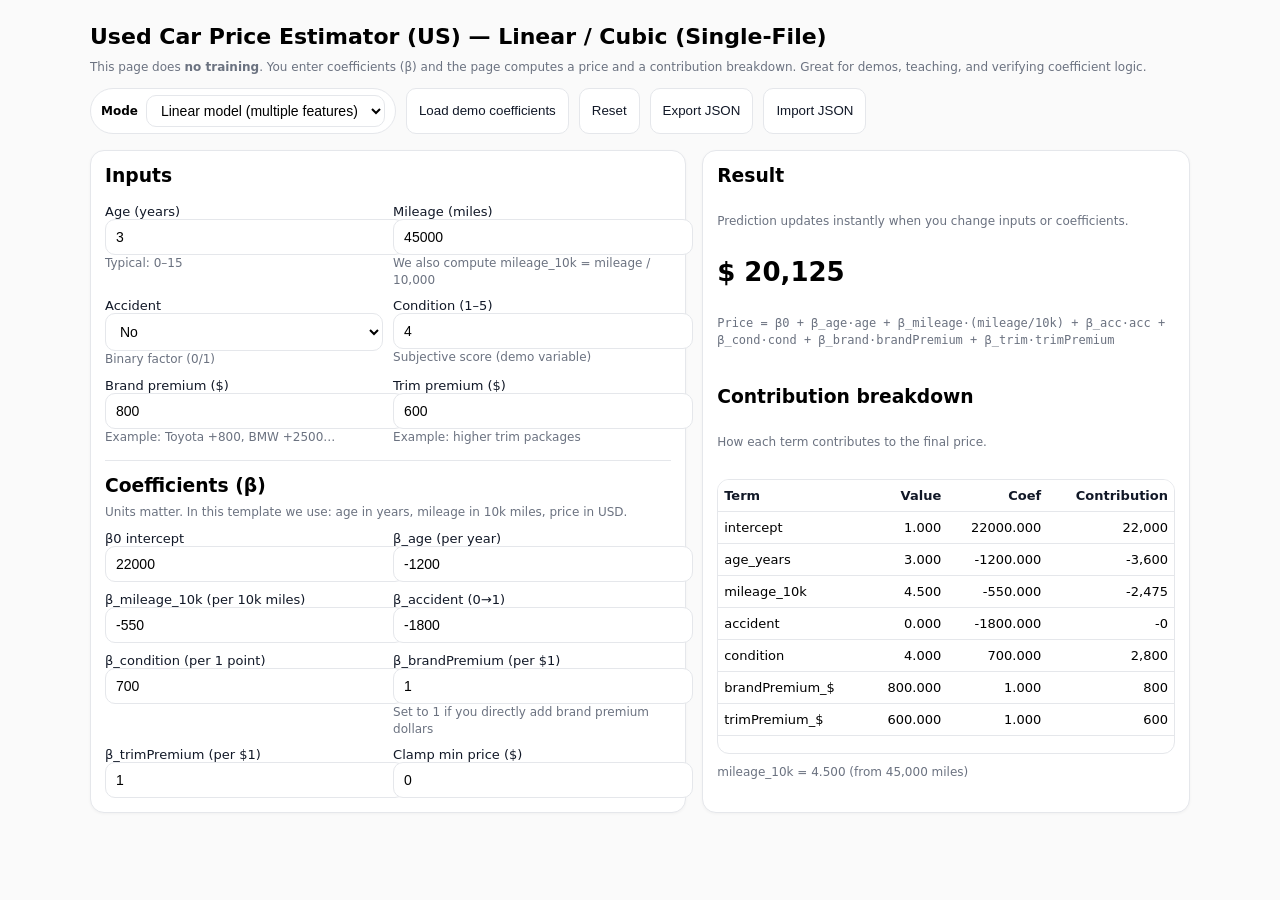
==== index.html @ d6fbab19 "Add files via upload" ====
<!doctype html>
<html lang="en">
<head>
  <meta charset="utf-8" />
  <meta name="viewport" content="width=device-width, initial-scale=1" />
  <title>Used Car Price Estimator (US) — Linear / Cubic</title>
  <style>
    :root { --border:#e5e7eb; --muted:#6b7280; --bg:#fafafa; }
    body { font-family: system-ui, -apple-system, Segoe UI, Roboto, Arial, sans-serif; margin: 24px; background: var(--bg); }
    .wrap { max-width: 1100px; margin: 0 auto; }
    h1 { margin: 0 0 10px; font-size: 22px; }
    .grid { display: grid; grid-template-columns: 1.1fr 0.9fr; gap: 16px; }
    .card { background: #fff; border: 1px solid var(--border); border-radius: 14px; padding: 14px; box-shadow: 0 1px 3px rgba(0,0,0,.04); }
    .row { display: grid; grid-template-columns: 1fr 1fr; gap: 10px; }
    label { display:block; font-size: 13px; color:#111827; margin-top: 10px; }
    input, select { width: 100%; padding: 9px 10px; border: 1px solid var(--border); border-radius: 10px; font-size: 14px; background:#fff; }
    .muted { color: var(--muted); font-size: 12px; line-height: 1.4; }
    .pill { display:inline-flex; gap:8px; align-items:center; padding: 6px 10px; border:1px solid var(--border); border-radius:999px; font-size: 12px; background:#fff; }
    .actions { display:flex; gap: 10px; flex-wrap: wrap; margin-top: 12px; }
    button { padding: 9px 12px; border-radius: 10px; border: 1px solid var(--border); background: #111827; color:#fff; cursor:pointer; }
    button.secondary { background:#fff; color:#111827; }
    .result { display:grid; gap: 10px; }
    .big { font-size: 26px; font-weight: 700; }
    table { width:100%; border-collapse: collapse; font-size: 13px; }
    th, td { border-bottom: 1px solid var(--border); text-align: left; padding: 8px 6px; vertical-align: top; }
    th { color:#111827; font-weight:600; background:#fff; position: sticky; top: 0; }
    .right { text-align:right; }
    .mono { font-family: ui-monospace, SFMono-Regular, Menlo, Consolas, monospace; font-size: 12px; }
    .warn { color:#b45309; }
    @media (max-width: 980px) {
      .grid { grid-template-columns: 1fr; }
    }
  </style>
</head>

<body>
<div class="wrap">
  <h1>Used Car Price Estimator (US) — Linear / Cubic (Single-File)</h1>
  <div class="muted">
    This page does <b>no training</b>. You enter coefficients (β) and the page computes a price and a contribution breakdown.
    Great for demos, teaching, and verifying coefficient logic.
  </div>

  <div class="actions" style="margin:12px 0 16px;">
    <span class="pill"><b>Mode</b>
      <select id="mode" style="width:auto; padding:6px 10px;">
        <option value="linear" selected>Linear model (multiple features)</option>
        <option value="cubic">Cubic model (single x)</option>
      </select>
    </span>
    <button class="secondary" id="loadDemo">Load demo coefficients</button>
    <button class="secondary" id="resetAll">Reset</button>
    <button class="secondary" id="exportJson">Export JSON</button>
    <button class="secondary" id="importJson">Import JSON</button>
  </div>

  <div class="grid">
    <!-- LEFT: Inputs & Coefficients -->
    <div class="card">
      <h3 style="margin:0 0 8px;">Inputs</h3>

      <div id="linearInputs">
        <div class="row">
          <div>
            <label>Age (years)</label>
            <input id="age" type="number" step="0.1" min="0" value="3" />
            <div class="muted">Typical: 0–15</div>
          </div>
          <div>
            <label>Mileage (miles)</label>
            <input id="mileage" type="number" step="1" min="0" value="45000" />
            <div class="muted">We also compute mileage_10k = mileage / 10,000</div>
          </div>
        </div>

        <div class="row">
          <div>
            <label>Accident</label>
            <select id="accident">
              <option value="0" selected>No</option>
              <option value="1">Yes</option>
            </select>
            <div class="muted">Binary factor (0/1)</div>
          </div>
          <div>
            <label>Condition (1–5)</label>
            <input id="condition" type="number" step="1" min="1" max="5" value="4" />
            <div class="muted">Subjective score (demo variable)</div>
          </div>
        </div>

        <div class="row">
          <div>
            <label>Brand premium ($)</label>
            <input id="brandPremium" type="number" step="1" value="800" />
            <div class="muted">Example: Toyota +800, BMW +2500…</div>
          </div>
          <div>
            <label>Trim premium ($)</label>
            <input id="trimPremium" type="number" step="1" value="600" />
            <div class="muted">Example: higher trim packages</div>
          </div>
        </div>
      </div>

      <div id="cubicInputs" style="display:none;">
        <div class="row">
          <div>
            <label>Choose x variable</label>
            <select id="xChoice">
              <option value="age" selected>Age (years)</option>
              <option value="mileage_10k">Mileage (per 10k miles)</option>
            </select>
            <div class="muted">Cubic model uses only one x</div>
          </div>
          <div>
            <label>x value</label>
            <input id="xValue" type="number" step="0.1" value="3" />
            <div class="muted">If x=mileage_10k, enter “miles / 10,000” (e.g. 4.5)</div>
          </div>
        </div>
      </div>

      <hr style="border:none; border-top:1px solid var(--border); margin: 14px 0;" />

      <h3 style="margin:0 0 8px;">Coefficients (β)</h3>
      <div class="muted">Units matter. In this template we use: age in years, mileage in 10k miles, price in USD.</div>

      <div id="linearCoefs">
        <div class="row">
          <div>
            <label>β0 intercept</label>
            <input id="b0" type="number" step="1" value="22000" />
          </div>
          <div>
            <label>β_age (per year)</label>
            <input id="bAge" type="number" step="1" value="-1200" />
          </div>
        </div>

        <div class="row">
          <div>
            <label>β_mileage_10k (per 10k miles)</label>
            <input id="bMil10k" type="number" step="1" value="-550" />
          </div>
          <div>
            <label>β_accident (0→1)</label>
            <input id="bAcc" type="number" step="1" value="-1800" />
          </div>
        </div>

        <div class="row">
          <div>
            <label>β_condition (per 1 point)</label>
            <input id="bCond" type="number" step="1" value="700" />
          </div>
          <div>
            <label>β_brandPremium (per $1)</label>
            <input id="bBrand" type="number" step="0.01" value="1" />
            <div class="muted">Set to 1 if you directly add brand premium dollars</div>
          </div>
        </div>

        <div class="row">
          <div>
            <label>β_trimPremium (per $1)</label>
            <input id="bTrim" type="number" step="0.01" value="1" />
          </div>
          <div>
            <label>Clamp min price ($)</label>
            <input id="minPrice" type="number" step="1" value="0" />
          </div>
        </div>
      </div>

      <div id="cubicCoefs" style="display:none;">
        <div class="row">
          <div>
            <label>β0 intercept</label>
            <input id="c0" type="number" step="1" value="22000" />
          </div>
          <div>
            <label>β1 (x)</label>
            <input id="c1" type="number" step="1" value="-3000" />
          </div>
        </div>
        <div class="row">
          <div>
            <label>β2 (x²)</label>
            <input id="c2" type="number" step="1" value="200" />
          </div>
          <div>
            <label>β3 (x³)</label>
            <input id="c3" type="number" step="1" value="-6" />
          </div>
        </div>
        <div class="row">
          <div>
            <label>Clamp min price ($)</label>
            <input id="cMinPrice" type="number" step="1" value="0" />
          </div>
          <div>
            <label class="warn">Tip</label>
            <div class="muted warn">Cubic can overshoot wildly with noisy data. Use for demo/trend, not production pricing.</div>
          </div>
        </div>
      </div>
    </div>

    <!-- RIGHT: Result -->
    <div class="card result">
      <h3 style="margin:0;">Result</h3>
      <div class="muted">Prediction updates instantly when you change inputs or coefficients.</div>

      <div class="big" id="priceOut">$ —</div>
      <div class="muted mono" id="formulaOut">—</div>

      <h3 style="margin:10px 0 0;">Contribution breakdown</h3>
      <div class="muted">How each term contributes to the final price.</div>

      <div style="max-height: 360px; overflow:auto; border:1px solid var(--border); border-radius: 12px;">
        <table>
          <thead>
            <tr>
              <th>Term</th>
              <th class="right">Value</th>
              <th class="right">Coef</th>
              <th class="right">Contribution</th>
            </tr>
          </thead>
          <tbody id="breakdownBody"></tbody>
        </table>
      </div>

      <div class="muted" id="notes"></div>
    </div>
  </div>
</div>

<script>
  const $ = (id) => document.getElementById(id);

  function num(v) {
    const x = Number(v);
    return Number.isFinite(x) ? x : 0;
  }

  function fmtMoney(x) {
    const v = Math.round(x);
    return v.toLocaleString("en-US");
  }

  function setModeUI(mode) {
    const isLinear = mode === "linear";
    $("linearInputs").style.display = isLinear ? "" : "none";
    $("linearCoefs").style.display  = isLinear ? "" : "none";
    $("cubicInputs").style.display  = isLinear ? "none" : "";
    $("cubicCoefs").style.display   = isLinear ? "none" : "";
    compute();
  }

  function linearPredict() {
    const age = num($("age").value);
    const mileage = num($("mileage").value);
    const mileage_10k = mileage / 10000.0;
    const accident = num($("accident").value);
    const condition = num($("condition").value);
    const brandPremium = num($("brandPremium").value);
    const trimPremium = num($("trimPremium").value);

    const b0 = num($("b0").value);
    const bAge = num($("bAge").value);
    const bMil10k = num($("bMil10k").value);
    const bAcc = num($("bAcc").value);
    const bCond = num($("bCond").value);
    const bBrand = num($("bBrand").value);
    const bTrim = num($("bTrim").value);
    const minPrice = num($("minPrice").value);

    const terms = [
      { name: "intercept", value: 1, coef: b0 },
      { name: "age_years", value: age, coef: bAge },
      { name: "mileage_10k", value: mileage_10k, coef: bMil10k },
      { name: "accident", value: accident, coef: bAcc },
      { name: "condition", value: condition, coef: bCond },
      { name: "brandPremium_$", value: brandPremium, coef: bBrand },
      { name: "trimPremium_$", value: trimPremium, coef: bTrim },
    ];

    let price = 0;
    for (const t of terms) price += t.value * t.coef;
    price = Math.max(price, minPrice);

    const formula = `Price = β0 + β_age·age + β_mileage·(mileage/10k) + β_acc·acc + β_cond·cond + β_brand·brandPremium + β_trim·trimPremium`;

    const notes = `mileage_10k = ${mileage_10k.toFixed(3)} (from ${fmtMoney(mileage)} miles)`;

    return { price, terms, formula, notes };
  }

  function cubicPredict() {
    const xChoice = $("xChoice").value;
    const x = num($("xValue").value);

    const c0 = num($("c0").value);
    const c1 = num($("c1").value);
    const c2 = num($("c2").value);
    const c3 = num($("c3").value);
    const minPrice = num($("cMinPrice").value);

    const terms = [
      { name: "intercept", value: 1, coef: c0 },
      { name: `${xChoice}: x`, value: x, coef: c1 },
      { name: `${xChoice}: x^2`, value: x*x, coef: c2 },
      { name: `${xChoice}: x^3`, value: x*x*x, coef: c3 },
    ];

    let price = 0;
    for (const t of terms) price += t.value * t.coef;
    price = Math.max(price, minPrice);

    const formula = `Price = β0 + β1·x + β2·x² + β3·x³   (x = ${xChoice})`;
    const notes = `Cubic models can overshoot for large x; keep x in a reasonable scale (e.g., mileage in 10k units).`;

    return { price, terms, formula, notes };
  }

  function renderBreakdown(terms) {
    const tbody = $("breakdownBody");
    tbody.innerHTML = "";
    for (const t of terms) {
      const contrib = t.value * t.coef;
      const tr = document.createElement("tr");
      tr.innerHTML = `
        <td>${t.name}</td>
        <td class="right">${Number.isFinite(t.value) ? t.value.toFixed(3) : "—"}</td>
        <td class="right">${Number.isFinite(t.coef) ? t.coef.toFixed(3) : "—"}</td>
        <td class="right">${fmtMoney(contrib)}</td>
      `;
      tbody.appendChild(tr);
    }
  }

  function compute() {
    const mode = $("mode").value;
    const out = mode === "linear" ? linearPredict() : cubicPredict();

    $("priceOut").textContent = "$ " + fmtMoney(out.price);
    $("formulaOut").textContent = out.formula;
    $("notes").textContent = out.notes;

    renderBreakdown(out.terms);
  }

  function currentState() {
    // Export/import everything needed to reproduce state
    const ids = [
      "mode",
      "age","mileage","accident","condition","brandPremium","trimPremium",
      "b0","bAge","bMil10k","bAcc","bCond","bBrand","bTrim","minPrice",
      "xChoice","xValue",
      "c0","c1","c2","c3","cMinPrice"
    ];
    const s = {};
    for (const id of ids) {
      const el = $(id);
      if (el) s[id] = el.value;
    }
    return s;
  }

  function applyState(s) {
    for (const [id, v] of Object.entries(s || {})) {
      const el = $(id);
      if (el) el.value = v;
    }
    setModeUI($("mode").value);
    compute();
  }

  // events
  $("mode").addEventListener("change", (e) => setModeUI(e.target.value));

  document.addEventListener("input", (e) => {
    // Any input updates the result
    if (e.target && (e.target.tagName === "INPUT" || e.target.tagName === "SELECT")) compute();
  });

  $("loadDemo").addEventListener("click", () => {
    // A demo setup: feel free to tweak
    applyState({
      mode: "linear",
      age: "4",
      mileage: "52000",
      accident: "0",
      condition: "4",
      brandPremium: "800",
      trimPremium: "600",
      b0: "24000",
      bAge: "-1300",
      bMil10k: "-600",
      bAcc: "-2200",
      bCond: "650",
      bBrand: "1",
      bTrim: "1",
      minPrice: "0",
      xChoice: "age",
      xValue: "4",
      c0: "24000",
      c1: "-3500",
      c2: "250",
      c3: "-7",
      cMinPrice: "0",
    });
  });

  $("resetAll").addEventListener("click", () => {
    location.reload();
  });

  $("exportJson").addEventListener("click", async () => {
    const s = currentState();
    const text = JSON.stringify(s, null, 2);
    await navigator.clipboard.writeText(text);
    alert("Exported state JSON to clipboard.");
  });

  $("importJson").addEventListener("click", () => {
    const text = prompt("Paste state JSON here:");
    if (!text) return;
    try {
      const s = JSON.parse(text);
      applyState(s);
    } catch (err) {
      alert("Invalid JSON.");
    }
  });

  // init
  setModeUI($("mode").value);
  compute();
</script>
</body>
</html>
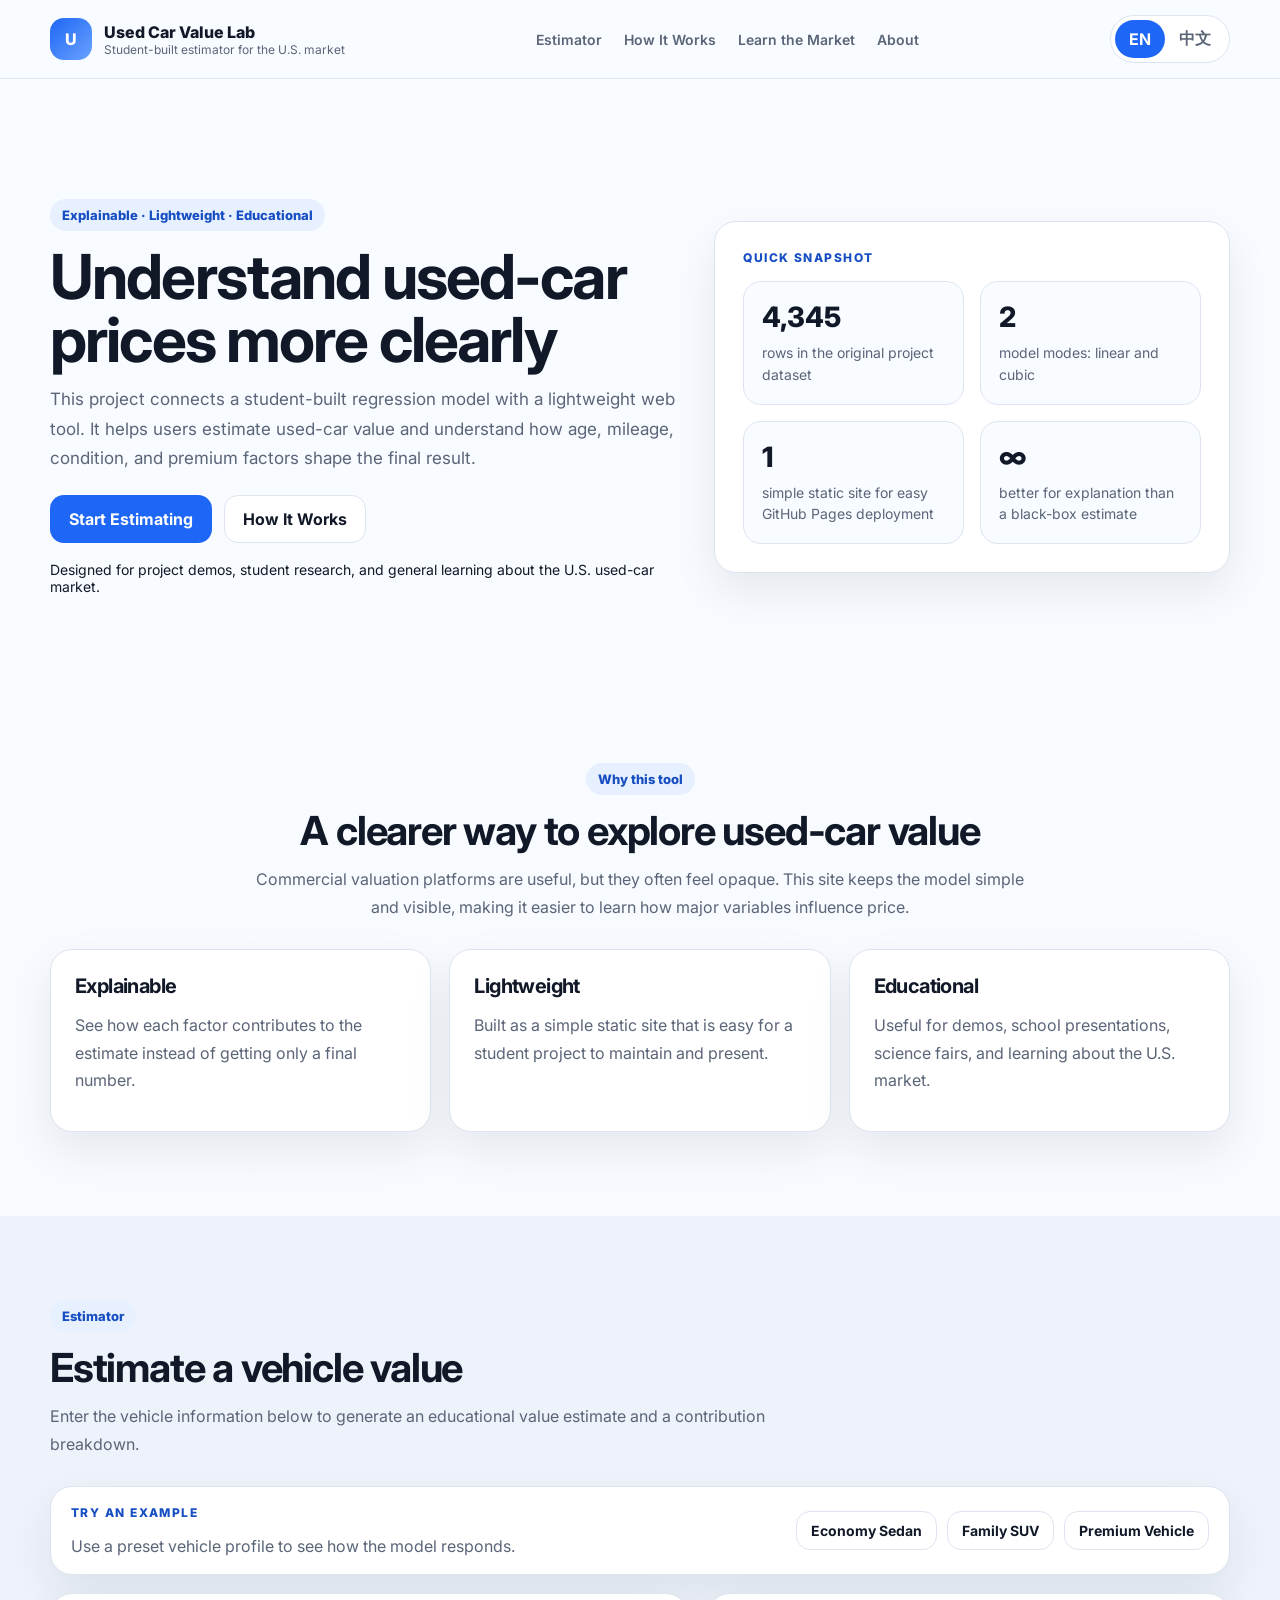
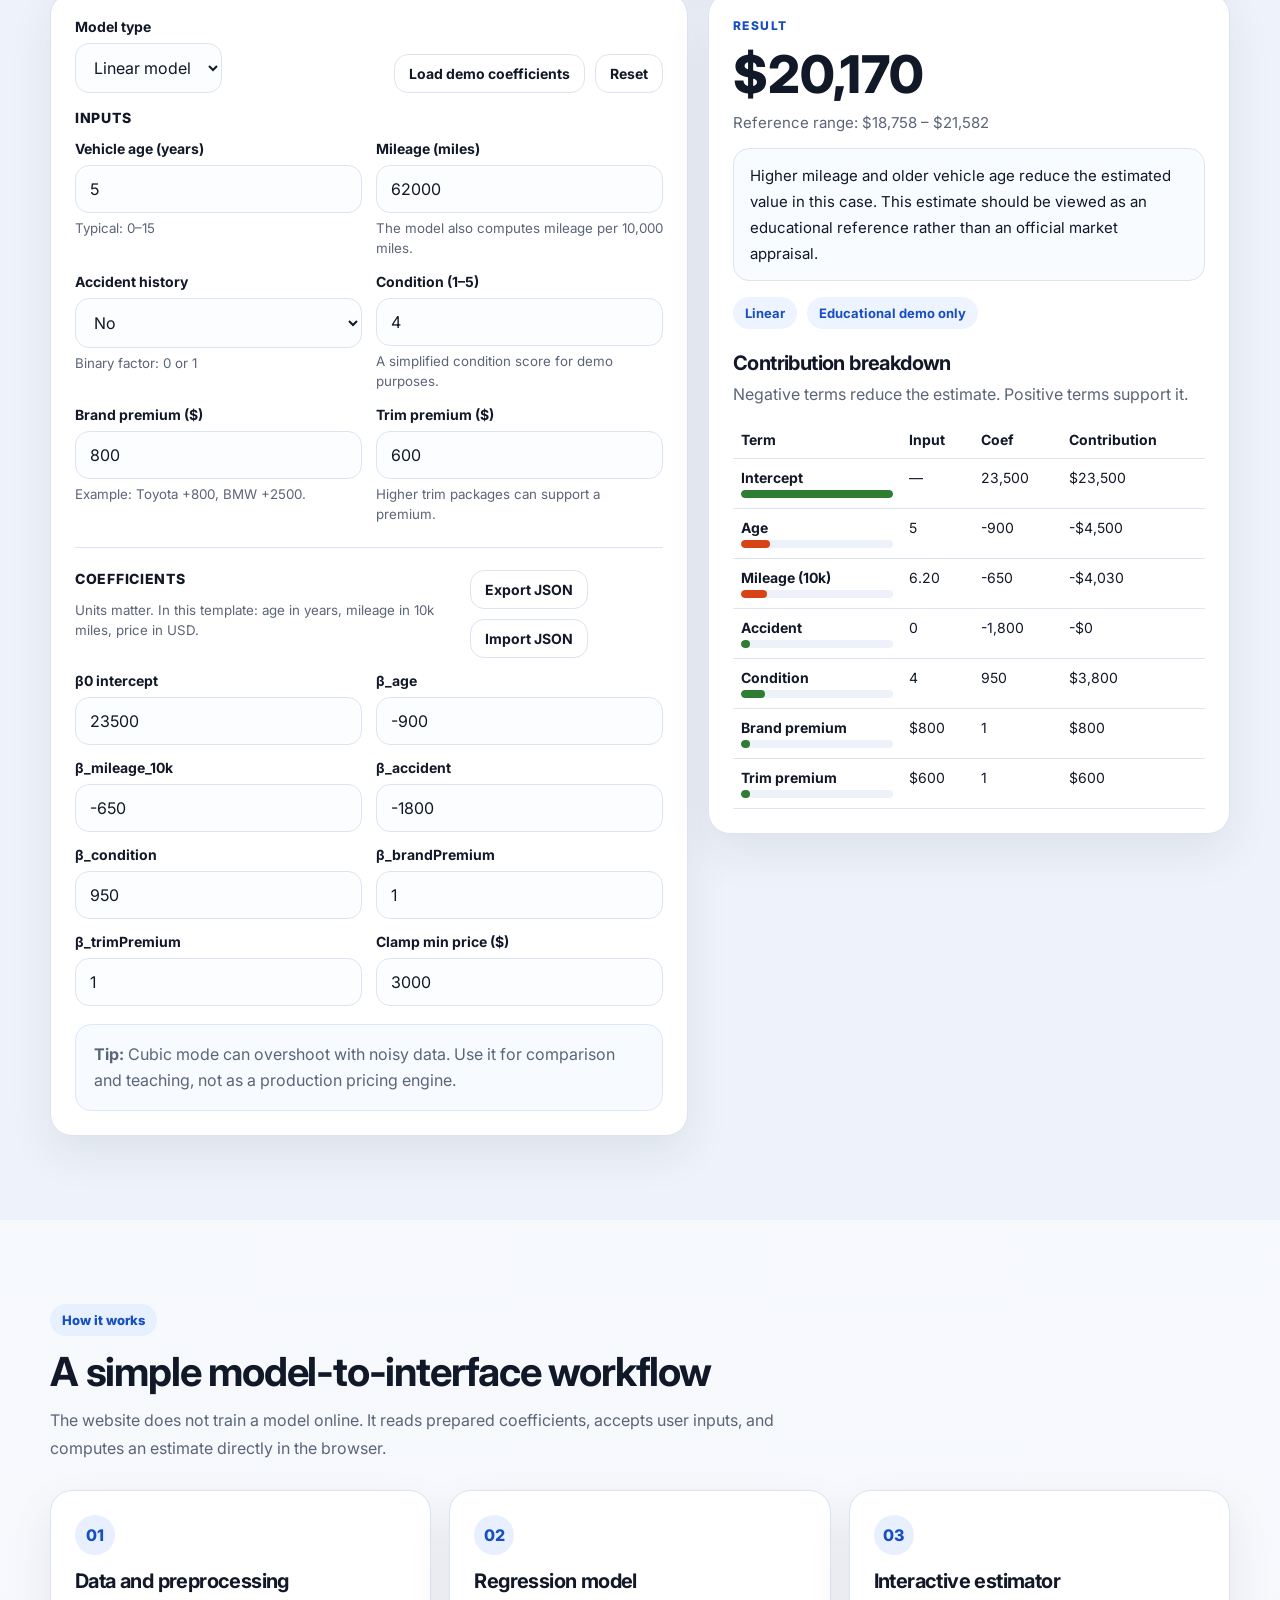
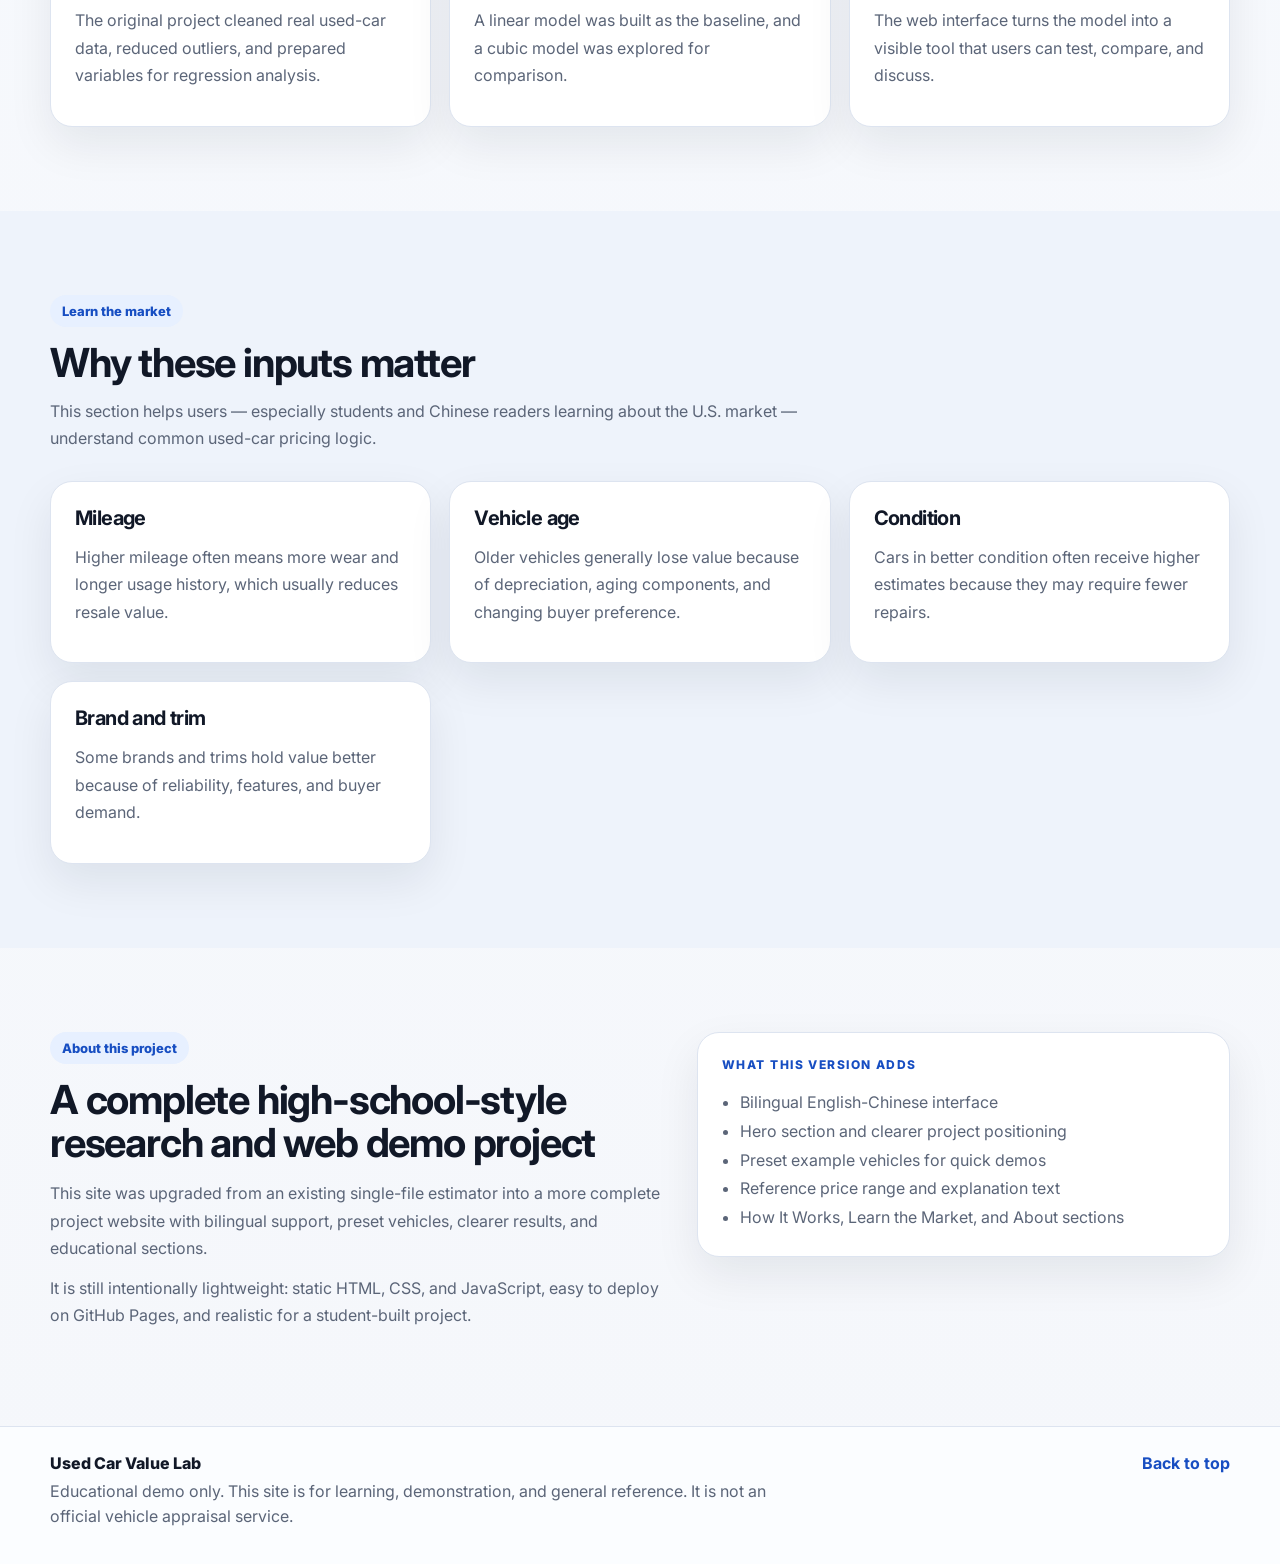
==== commit b732f71b: "upgrade site homepage and estimator" ====
--- a/index.html
+++ b/index.html
@@ -1,444 +1,316 @@
-<!doctype html>
+<!DOCTYPE html>
 <html lang="en">
 <head>
-  <meta charset="utf-8" />
-  <meta name="viewport" content="width=device-width, initial-scale=1" />
-  <title>Used Car Price Estimator (US) — Linear / Cubic</title>
-  <style>
-    :root { --border:#e5e7eb; --muted:#6b7280; --bg:#fafafa; }
-    body { font-family: system-ui, -apple-system, Segoe UI, Roboto, Arial, sans-serif; margin: 24px; background: var(--bg); }
-    .wrap { max-width: 1100px; margin: 0 auto; }
-    h1 { margin: 0 0 10px; font-size: 22px; }
-    .grid { display: grid; grid-template-columns: 1.1fr 0.9fr; gap: 16px; }
-    .card { background: #fff; border: 1px solid var(--border); border-radius: 14px; padding: 14px; box-shadow: 0 1px 3px rgba(0,0,0,.04); }
-    .row { display: grid; grid-template-columns: 1fr 1fr; gap: 10px; }
-    label { display:block; font-size: 13px; color:#111827; margin-top: 10px; }
-    input, select { width: 100%; padding: 9px 10px; border: 1px solid var(--border); border-radius: 10px; font-size: 14px; background:#fff; }
-    .muted { color: var(--muted); font-size: 12px; line-height: 1.4; }
-    .pill { display:inline-flex; gap:8px; align-items:center; padding: 6px 10px; border:1px solid var(--border); border-radius:999px; font-size: 12px; background:#fff; }
-    .actions { display:flex; gap: 10px; flex-wrap: wrap; margin-top: 12px; }
-    button { padding: 9px 12px; border-radius: 10px; border: 1px solid var(--border); background: #111827; color:#fff; cursor:pointer; }
-    button.secondary { background:#fff; color:#111827; }
-    .result { display:grid; gap: 10px; }
-    .big { font-size: 26px; font-weight: 700; }
-    table { width:100%; border-collapse: collapse; font-size: 13px; }
-    th, td { border-bottom: 1px solid var(--border); text-align: left; padding: 8px 6px; vertical-align: top; }
-    th { color:#111827; font-weight:600; background:#fff; position: sticky; top: 0; }
-    .right { text-align:right; }
-    .mono { font-family: ui-monospace, SFMono-Regular, Menlo, Consolas, monospace; font-size: 12px; }
-    .warn { color:#b45309; }
-    @media (max-width: 980px) {
-      .grid { grid-template-columns: 1fr; }
-    }
-  </style>
+  <meta charset="UTF-8" />
+  <meta name="viewport" content="width=device-width, initial-scale=1.0" />
+  <title>Used Car Value Lab</title>
+  <link rel="preconnect" href="https://fonts.googleapis.com">
+  <link rel="preconnect" href="https://fonts.gstatic.com" crossorigin>
+  <link href="https://fonts.googleapis.com/css2?family=Inter:wght@400;500;600;700;800&display=swap" rel="stylesheet">
+  <link rel="stylesheet" href="style.css" />
 </head>
-
 <body>
-<div class="wrap">
-  <h1>Used Car Price Estimator (US) — Linear / Cubic (Single-File)</h1>
-  <div class="muted">
-    This page does <b>no training</b>. You enter coefficients (β) and the page computes a price and a contribution breakdown.
-    Great for demos, teaching, and verifying coefficient logic.
-  </div>
-
-  <div class="actions" style="margin:12px 0 16px;">
-    <span class="pill"><b>Mode</b>
-      <select id="mode" style="width:auto; padding:6px 10px;">
-        <option value="linear" selected>Linear model (multiple features)</option>
-        <option value="cubic">Cubic model (single x)</option>
-      </select>
-    </span>
-    <button class="secondary" id="loadDemo">Load demo coefficients</button>
-    <button class="secondary" id="resetAll">Reset</button>
-    <button class="secondary" id="exportJson">Export JSON</button>
-    <button class="secondary" id="importJson">Import JSON</button>
-  </div>
-
-  <div class="grid">
-    <!-- LEFT: Inputs & Coefficients -->
-    <div class="card">
-      <h3 style="margin:0 0 8px;">Inputs</h3>
-
-      <div id="linearInputs">
-        <div class="row">
+  <header class="site-header">
+    <div class="container nav-wrap">
+      <a class="brand" href="#top">
+        <span class="brand-mark">U</span>
+        <div>
+          <div class="brand-title">Used Car Value Lab</div>
+          <div class="brand-sub" data-i18n="brandSub">Student-built estimator for the U.S. market</div>
+        </div>
+      </a>
+      <nav class="top-nav">
+        <a href="#estimator" data-i18n="navEstimator">Estimator</a>
+        <a href="#how-it-works" data-i18n="navHow">How It Works</a>
+        <a href="#market" data-i18n="navMarket">Learn the Market</a>
+        <a href="#about" data-i18n="navAbout">About</a>
+      </nav>
+      <div class="lang-switch" role="group" aria-label="Language switcher">
+        <button class="lang-btn active" data-lang="en">EN</button>
+        <button class="lang-btn" data-lang="zh">中文</button>
+      </div>
+    </div>
+  </header>
+
+  <main id="top">
+    <section class="hero section section-first">
+      <div class="container hero-grid">
+        <div>
+          <span class="eyebrow" data-i18n="heroEyebrow">Explainable · Lightweight · Educational</span>
+          <h1 data-i18n="heroTitle">Understand used-car prices more clearly</h1>
+          <p class="hero-copy" data-i18n="heroCopy">
+            This project connects a student-built regression model with a lightweight web tool. It helps users estimate used-car value and understand how age, mileage, condition, and premium factors shape the final result.
+          </p>
+          <div class="hero-actions">
+            <a href="#estimator" class="btn btn-primary" data-i18n="heroBtnPrimary">Start Estimating</a>
+            <a href="#how-it-works" class="btn btn-secondary" data-i18n="heroBtnSecondary">How It Works</a>
+          </div>
+          <div class="hero-note" data-i18n="heroNote">
+            Designed for project demos, student research, and general learning about the U.S. used-car market.
+          </div>
+        </div>
+        <div class="hero-card card">
+          <div class="mini-label" data-i18n="heroCardLabel">Quick snapshot</div>
+          <div class="stat-grid">
+            <div class="stat-item">
+              <div class="stat-number">4,345</div>
+              <div class="stat-text" data-i18n="heroStat1">rows in the original project dataset</div>
+            </div>
+            <div class="stat-item">
+              <div class="stat-number">2</div>
+              <div class="stat-text" data-i18n="heroStat2">model modes: linear and cubic</div>
+            </div>
+            <div class="stat-item">
+              <div class="stat-number">1</div>
+              <div class="stat-text" data-i18n="heroStat3">simple static site for easy GitHub Pages deployment</div>
+            </div>
+            <div class="stat-item">
+              <div class="stat-number">∞</div>
+              <div class="stat-text" data-i18n="heroStat4">better for explanation than a black-box estimate</div>
+            </div>
+          </div>
+        </div>
+      </div>
+    </section>
+
+    <section class="section">
+      <div class="container">
+        <div class="section-head centered">
+          <span class="eyebrow" data-i18n="whyEyebrow">Why this tool</span>
+          <h2 data-i18n="whyTitle">A clearer way to explore used-car value</h2>
+          <p data-i18n="whyCopy">
+            Commercial valuation platforms are useful, but they often feel opaque. This site keeps the model simple and visible, making it easier to learn how major variables influence price.
+          </p>
+        </div>
+        <div class="feature-grid">
+          <article class="card feature-card">
+            <h3 data-i18n="feature1Title">Explainable</h3>
+            <p data-i18n="feature1Copy">See how each factor contributes to the estimate instead of getting only a final number.</p>
+          </article>
+          <article class="card feature-card">
+            <h3 data-i18n="feature2Title">Lightweight</h3>
+            <p data-i18n="feature2Copy">Built as a simple static site that is easy for a student project to maintain and present.</p>
+          </article>
+          <article class="card feature-card">
+            <h3 data-i18n="feature3Title">Educational</h3>
+            <p data-i18n="feature3Copy">Useful for demos, school presentations, science fairs, and learning about the U.S. market.</p>
+          </article>
+        </div>
+      </div>
+    </section>
+
+    <section id="estimator" class="section section-alt">
+      <div class="container">
+        <div class="section-head">
+          <span class="eyebrow" data-i18n="estimatorEyebrow">Estimator</span>
+          <h2 data-i18n="estimatorTitle">Estimate a vehicle value</h2>
+          <p data-i18n="estimatorCopy">Enter the vehicle information below to generate an educational value estimate and a contribution breakdown.</p>
+        </div>
+
+        <div class="preset-row card">
           <div>
-            <label>Age (years)</label>
-            <input id="age" type="number" step="0.1" min="0" value="3" />
-            <div class="muted">Typical: 0–15</div>
-          </div>
-          <div>
-            <label>Mileage (miles)</label>
-            <input id="mileage" type="number" step="1" min="0" value="45000" />
-            <div class="muted">We also compute mileage_10k = mileage / 10,000</div>
-          </div>
-        </div>
-
-        <div class="row">
-          <div>
-            <label>Accident</label>
-            <select id="accident">
-              <option value="0" selected>No</option>
-              <option value="1">Yes</option>
-            </select>
-            <div class="muted">Binary factor (0/1)</div>
-          </div>
-          <div>
-            <label>Condition (1–5)</label>
-            <input id="condition" type="number" step="1" min="1" max="5" value="4" />
-            <div class="muted">Subjective score (demo variable)</div>
-          </div>
-        </div>
-
-        <div class="row">
-          <div>
-            <label>Brand premium ($)</label>
-            <input id="brandPremium" type="number" step="1" value="800" />
-            <div class="muted">Example: Toyota +800, BMW +2500…</div>
-          </div>
-          <div>
-            <label>Trim premium ($)</label>
-            <input id="trimPremium" type="number" step="1" value="600" />
-            <div class="muted">Example: higher trim packages</div>
-          </div>
-        </div>
-      </div>
-
-      <div id="cubicInputs" style="display:none;">
-        <div class="row">
-          <div>
-            <label>Choose x variable</label>
-            <select id="xChoice">
-              <option value="age" selected>Age (years)</option>
-              <option value="mileage_10k">Mileage (per 10k miles)</option>
-            </select>
-            <div class="muted">Cubic model uses only one x</div>
-          </div>
-          <div>
-            <label>x value</label>
-            <input id="xValue" type="number" step="0.1" value="3" />
-            <div class="muted">If x=mileage_10k, enter “miles / 10,000” (e.g. 4.5)</div>
-          </div>
-        </div>
-      </div>
-
-      <hr style="border:none; border-top:1px solid var(--border); margin: 14px 0;" />
-
-      <h3 style="margin:0 0 8px;">Coefficients (β)</h3>
-      <div class="muted">Units matter. In this template we use: age in years, mileage in 10k miles, price in USD.</div>
-
-      <div id="linearCoefs">
-        <div class="row">
-          <div>
-            <label>β0 intercept</label>
-            <input id="b0" type="number" step="1" value="22000" />
-          </div>
-          <div>
-            <label>β_age (per year)</label>
-            <input id="bAge" type="number" step="1" value="-1200" />
-          </div>
-        </div>
-
-        <div class="row">
-          <div>
-            <label>β_mileage_10k (per 10k miles)</label>
-            <input id="bMil10k" type="number" step="1" value="-550" />
-          </div>
-          <div>
-            <label>β_accident (0→1)</label>
-            <input id="bAcc" type="number" step="1" value="-1800" />
-          </div>
-        </div>
-
-        <div class="row">
-          <div>
-            <label>β_condition (per 1 point)</label>
-            <input id="bCond" type="number" step="1" value="700" />
-          </div>
-          <div>
-            <label>β_brandPremium (per $1)</label>
-            <input id="bBrand" type="number" step="0.01" value="1" />
-            <div class="muted">Set to 1 if you directly add brand premium dollars</div>
-          </div>
-        </div>
-
-        <div class="row">
-          <div>
-            <label>β_trimPremium (per $1)</label>
-            <input id="bTrim" type="number" step="0.01" value="1" />
-          </div>
-          <div>
-            <label>Clamp min price ($)</label>
-            <input id="minPrice" type="number" step="1" value="0" />
-          </div>
-        </div>
-      </div>
-
-      <div id="cubicCoefs" style="display:none;">
-        <div class="row">
-          <div>
-            <label>β0 intercept</label>
-            <input id="c0" type="number" step="1" value="22000" />
-          </div>
-          <div>
-            <label>β1 (x)</label>
-            <input id="c1" type="number" step="1" value="-3000" />
-          </div>
-        </div>
-        <div class="row">
-          <div>
-            <label>β2 (x²)</label>
-            <input id="c2" type="number" step="1" value="200" />
-          </div>
-          <div>
-            <label>β3 (x³)</label>
-            <input id="c3" type="number" step="1" value="-6" />
-          </div>
-        </div>
-        <div class="row">
-          <div>
-            <label>Clamp min price ($)</label>
-            <input id="cMinPrice" type="number" step="1" value="0" />
-          </div>
-          <div>
-            <label class="warn">Tip</label>
-            <div class="muted warn">Cubic can overshoot wildly with noisy data. Use for demo/trend, not production pricing.</div>
-          </div>
-        </div>
-      </div>
+            <div class="mini-label" data-i18n="presetLabel">Try an example</div>
+            <div class="preset-copy" data-i18n="presetCopy">Use a preset vehicle profile to see how the model responds.</div>
+          </div>
+          <div class="preset-buttons">
+            <button class="btn btn-small btn-secondary preset-btn" data-preset="economy" data-i18n="presetEconomy">Economy Sedan</button>
+            <button class="btn btn-small btn-secondary preset-btn" data-preset="family" data-i18n="presetFamily">Family SUV</button>
+            <button class="btn btn-small btn-secondary preset-btn" data-preset="premium" data-i18n="presetPremium">Premium Vehicle</button>
+          </div>
+        </div>
+
+        <div class="estimator-grid">
+          <div class="card form-card">
+            <div class="form-topbar">
+              <div>
+                <label class="field-label" for="mode" data-i18n="modeLabel">Model type</label>
+                <select id="mode">
+                  <option value="linear" data-i18n="modeLinear">Linear model</option>
+                  <option value="cubic" data-i18n="modeCubic">Cubic model</option>
+                </select>
+              </div>
+              <div class="form-actions-inline">
+                <button class="btn btn-small btn-secondary" id="loadDemoBtn" data-i18n="loadDemo">Load demo coefficients</button>
+                <button class="btn btn-small btn-secondary" id="resetBtn" data-i18n="resetBtn">Reset</button>
+              </div>
+            </div>
+
+            <div class="form-section-title" data-i18n="inputsTitle">Inputs</div>
+            <div class="form-grid linear-fields">
+              <label>
+                <span class="field-label" data-i18n="ageLabel">Vehicle age (years)</span>
+                <input type="number" id="age" min="0" step="1" value="5" />
+                <small data-i18n="ageHint">Typical: 0–15</small>
+              </label>
+              <label>
+                <span class="field-label" data-i18n="mileageLabel">Mileage (miles)</span>
+                <input type="number" id="mileage" min="0" step="1000" value="62000" />
+                <small data-i18n="mileageHint">The model also computes mileage per 10,000 miles.</small>
+              </label>
+              <label>
+                <span class="field-label" data-i18n="accidentLabel">Accident history</span>
+                <select id="accident">
+                  <option value="0" data-i18n="accidentNo">No</option>
+                  <option value="1" data-i18n="accidentYes">Yes</option>
+                </select>
+                <small data-i18n="accidentHint">Binary factor: 0 or 1</small>
+              </label>
+              <label>
+                <span class="field-label" data-i18n="conditionLabel">Condition (1–5)</span>
+                <input type="number" id="condition" min="1" max="5" step="1" value="4" />
+                <small data-i18n="conditionHint">A simplified condition score for demo purposes.</small>
+              </label>
+              <label>
+                <span class="field-label" data-i18n="brandLabel">Brand premium ($)</span>
+                <input type="number" id="brandPremium" step="100" value="800" />
+                <small data-i18n="brandHint">Example: Toyota +800, BMW +2500.</small>
+              </label>
+              <label>
+                <span class="field-label" data-i18n="trimLabel">Trim premium ($)</span>
+                <input type="number" id="trimPremium" step="100" value="600" />
+                <small data-i18n="trimHint">Higher trim packages can support a premium.</small>
+              </label>
+            </div>
+
+            <div class="form-grid cubic-fields hidden">
+              <label>
+                <span class="field-label" data-i18n="xTypeLabel">Choose x variable</span>
+                <select id="xType">
+                  <option value="age" data-i18n="xTypeAge">Age (years)</option>
+                  <option value="mileage_10k" data-i18n="xTypeMileage">Mileage (per 10k miles)</option>
+                </select>
+                <small data-i18n="xTypeHint">Cubic mode uses one variable only.</small>
+              </label>
+              <label>
+                <span class="field-label" data-i18n="xValueLabel">x value</span>
+                <input type="number" id="xValue" step="0.1" value="5" />
+                <small data-i18n="xValueHint">If x is mileage_10k, enter miles divided by 10,000.</small>
+              </label>
+            </div>
+
+            <div class="divider"></div>
+            <div class="coeff-header">
+              <div>
+                <div class="form-section-title" data-i18n="coefTitle">Coefficients</div>
+                <small data-i18n="coefHint">Units matter. In this template: age in years, mileage in 10k miles, price in USD.</small>
+              </div>
+              <div class="form-actions-inline">
+                <button class="btn btn-small btn-secondary" id="exportBtn" data-i18n="exportBtn">Export JSON</button>
+                <label class="btn btn-small btn-secondary upload-label" for="importFile" data-i18n="importBtn">Import JSON</label>
+                <input id="importFile" type="file" accept="application/json" hidden>
+              </div>
+            </div>
+
+            <div class="form-grid linear-coefs">
+              <label><span class="field-label">β0 intercept</span><input type="number" id="b0" step="100" value="23500"></label>
+              <label><span class="field-label">β_age</span><input type="number" id="bAge" step="10" value="-900"></label>
+              <label><span class="field-label">β_mileage_10k</span><input type="number" id="bMileage" step="10" value="-650"></label>
+              <label><span class="field-label">β_accident</span><input type="number" id="bAccident" step="10" value="-1800"></label>
+              <label><span class="field-label">β_condition</span><input type="number" id="bCondition" step="10" value="950"></label>
+              <label><span class="field-label">β_brandPremium</span><input type="number" id="bBrand" step="0.1" value="1"></label>
+              <label><span class="field-label">β_trimPremium</span><input type="number" id="bTrim" step="0.1" value="1"></label>
+              <label><span class="field-label" data-i18n="minClampLabel">Clamp min price ($)</span><input type="number" id="minPriceLinear" step="100" value="3000"></label>
+            </div>
+
+            <div class="form-grid cubic-coefs hidden">
+              <label><span class="field-label">β0 intercept</span><input type="number" id="c0" step="100" value="22000"></label>
+              <label><span class="field-label">β1 (x)</span><input type="number" id="c1" step="10" value="-1200"></label>
+              <label><span class="field-label">β2 (x²)</span><input type="number" id="c2" step="1" value="35"></label>
+              <label><span class="field-label">β3 (x³)</span><input type="number" id="c3" step="0.1" value="-1.2"></label>
+              <label><span class="field-label" data-i18n="minClampLabel">Clamp min price ($)</span><input type="number" id="minPriceCubic" step="100" value="3000"></label>
+            </div>
+
+            <div class="tip-box">
+              <strong data-i18n="tipTitle">Tip:</strong>
+              <span data-i18n="tipCopy">Cubic mode can overshoot with noisy data. Use it for comparison and teaching, not as a production pricing engine.</span>
+            </div>
+          </div>
+
+          <aside class="card result-card">
+            <div class="mini-label" data-i18n="resultLabel">Result</div>
+            <div class="result-price" id="resultPrice">$18,450</div>
+            <div class="result-range" id="resultRange">Reference range: $17,200 – $19,700</div>
+            <p class="result-explainer" id="resultExplainer"></p>
+            <div class="badge-row">
+              <span class="pill" id="resultModePill">Linear</span>
+              <span class="pill" data-i18n="educationalPill">Educational demo only</span>
+            </div>
+
+            <div class="contrib-head">
+              <h3 data-i18n="breakdownTitle">Contribution breakdown</h3>
+              <p data-i18n="breakdownCopy">Negative terms reduce the estimate. Positive terms support it.</p>
+            </div>
+            <div id="contribTableWrap"></div>
+          </aside>
+        </div>
+      </div>
+    </section>
+
+    <section id="how-it-works" class="section">
+      <div class="container">
+        <div class="section-head">
+          <span class="eyebrow" data-i18n="howEyebrow">How it works</span>
+          <h2 data-i18n="howTitle">A simple model-to-interface workflow</h2>
+          <p data-i18n="howCopy">The website does not train a model online. It reads prepared coefficients, accepts user inputs, and computes an estimate directly in the browser.</p>
+        </div>
+        <div class="timeline-grid">
+          <article class="card timeline-card"><span class="step">01</span><h3 data-i18n="howStep1Title">Data and preprocessing</h3><p data-i18n="howStep1Copy">The original project cleaned real used-car data, reduced outliers, and prepared variables for regression analysis.</p></article>
+          <article class="card timeline-card"><span class="step">02</span><h3 data-i18n="howStep2Title">Regression model</h3><p data-i18n="howStep2Copy">A linear model was built as the baseline, and a cubic model was explored for comparison.</p></article>
+          <article class="card timeline-card"><span class="step">03</span><h3 data-i18n="howStep3Title">Interactive estimator</h3><p data-i18n="howStep3Copy">The web interface turns the model into a visible tool that users can test, compare, and discuss.</p></article>
+        </div>
+      </div>
+    </section>
+
+    <section id="market" class="section section-alt">
+      <div class="container">
+        <div class="section-head">
+          <span class="eyebrow" data-i18n="marketEyebrow">Learn the market</span>
+          <h2 data-i18n="marketTitle">Why these inputs matter</h2>
+          <p data-i18n="marketCopy">This section helps users — especially students and Chinese readers learning about the U.S. market — understand common used-car pricing logic.</p>
+        </div>
+        <div class="feature-grid">
+          <article class="card feature-card"><h3 data-i18n="market1Title">Mileage</h3><p data-i18n="market1Copy">Higher mileage often means more wear and longer usage history, which usually reduces resale value.</p></article>
+          <article class="card feature-card"><h3 data-i18n="market2Title">Vehicle age</h3><p data-i18n="market2Copy">Older vehicles generally lose value because of depreciation, aging components, and changing buyer preference.</p></article>
+          <article class="card feature-card"><h3 data-i18n="market3Title">Condition</h3><p data-i18n="market3Copy">Cars in better condition often receive higher estimates because they may require fewer repairs.</p></article>
+          <article class="card feature-card"><h3 data-i18n="market4Title">Brand and trim</h3><p data-i18n="market4Copy">Some brands and trims hold value better because of reliability, features, and buyer demand.</p></article>
+        </div>
+      </div>
+    </section>
+
+    <section id="about" class="section">
+      <div class="container about-grid">
+        <div>
+          <div class="section-head left-tight">
+            <span class="eyebrow" data-i18n="aboutEyebrow">About this project</span>
+            <h2 data-i18n="aboutTitle">A complete high-school-style research and web demo project</h2>
+          </div>
+          <p data-i18n="aboutCopy1">This site was upgraded from an existing single-file estimator into a more complete project website with bilingual support, preset vehicles, clearer results, and educational sections.</p>
+          <p data-i18n="aboutCopy2">It is still intentionally lightweight: static HTML, CSS, and JavaScript, easy to deploy on GitHub Pages, and realistic for a student-built project.</p>
+        </div>
+        <div class="card checklist-card">
+          <div class="mini-label" data-i18n="aboutListLabel">What this version adds</div>
+          <ul>
+            <li data-i18n="aboutList1">Bilingual English-Chinese interface</li>
+            <li data-i18n="aboutList2">Hero section and clearer project positioning</li>
+            <li data-i18n="aboutList3">Preset example vehicles for quick demos</li>
+            <li data-i18n="aboutList4">Reference price range and explanation text</li>
+            <li data-i18n="aboutList5">How It Works, Learn the Market, and About sections</li>
+          </ul>
+        </div>
+      </div>
+    </section>
+  </main>
+
+  <footer class="site-footer">
+    <div class="container footer-wrap">
+      <div>
+        <div class="footer-title">Used Car Value Lab</div>
+        <div class="footer-copy" data-i18n="footerCopy">Educational demo only. This site is for learning, demonstration, and general reference. It is not an official vehicle appraisal service.</div>
+      </div>
+      <a href="#top" class="footer-link" data-i18n="backTop">Back to top</a>
     </div>
-
-    <!-- RIGHT: Result -->
-    <div class="card result">
-      <h3 style="margin:0;">Result</h3>
-      <div class="muted">Prediction updates instantly when you change inputs or coefficients.</div>
-
-      <div class="big" id="priceOut">$ —</div>
-      <div class="muted mono" id="formulaOut">—</div>
-
-      <h3 style="margin:10px 0 0;">Contribution breakdown</h3>
-      <div class="muted">How each term contributes to the final price.</div>
-
-      <div style="max-height: 360px; overflow:auto; border:1px solid var(--border); border-radius: 12px;">
-        <table>
-          <thead>
-            <tr>
-              <th>Term</th>
-              <th class="right">Value</th>
-              <th class="right">Coef</th>
-              <th class="right">Contribution</th>
-            </tr>
-          </thead>
-          <tbody id="breakdownBody"></tbody>
-        </table>
-      </div>
-
-      <div class="muted" id="notes"></div>
-    </div>
-  </div>
-</div>
-
-<script>
-  const $ = (id) => document.getElementById(id);
-
-  function num(v) {
-    const x = Number(v);
-    return Number.isFinite(x) ? x : 0;
-  }
-
-  function fmtMoney(x) {
-    const v = Math.round(x);
-    return v.toLocaleString("en-US");
-  }
-
-  function setModeUI(mode) {
-    const isLinear = mode === "linear";
-    $("linearInputs").style.display = isLinear ? "" : "none";
-    $("linearCoefs").style.display  = isLinear ? "" : "none";
-    $("cubicInputs").style.display  = isLinear ? "none" : "";
-    $("cubicCoefs").style.display   = isLinear ? "none" : "";
-    compute();
-  }
-
-  function linearPredict() {
-    const age = num($("age").value);
-    const mileage = num($("mileage").value);
-    const mileage_10k = mileage / 10000.0;
-    const accident = num($("accident").value);
-    const condition = num($("condition").value);
-    const brandPremium = num($("brandPremium").value);
-    const trimPremium = num($("trimPremium").value);
-
-    const b0 = num($("b0").value);
-    const bAge = num($("bAge").value);
-    const bMil10k = num($("bMil10k").value);
-    const bAcc = num($("bAcc").value);
-    const bCond = num($("bCond").value);
-    const bBrand = num($("bBrand").value);
-    const bTrim = num($("bTrim").value);
-    const minPrice = num($("minPrice").value);
-
-    const terms = [
-      { name: "intercept", value: 1, coef: b0 },
-      { name: "age_years", value: age, coef: bAge },
-      { name: "mileage_10k", value: mileage_10k, coef: bMil10k },
-      { name: "accident", value: accident, coef: bAcc },
-      { name: "condition", value: condition, coef: bCond },
-      { name: "brandPremium_$", value: brandPremium, coef: bBrand },
-      { name: "trimPremium_$", value: trimPremium, coef: bTrim },
-    ];
-
-    let price = 0;
-    for (const t of terms) price += t.value * t.coef;
-    price = Math.max(price, minPrice);
-
-    const formula = `Price = β0 + β_age·age + β_mileage·(mileage/10k) + β_acc·acc + β_cond·cond + β_brand·brandPremium + β_trim·trimPremium`;
-
-    const notes = `mileage_10k = ${mileage_10k.toFixed(3)} (from ${fmtMoney(mileage)} miles)`;
-
-    return { price, terms, formula, notes };
-  }
-
-  function cubicPredict() {
-    const xChoice = $("xChoice").value;
-    const x = num($("xValue").value);
-
-    const c0 = num($("c0").value);
-    const c1 = num($("c1").value);
-    const c2 = num($("c2").value);
-    const c3 = num($("c3").value);
-    const minPrice = num($("cMinPrice").value);
-
-    const terms = [
-      { name: "intercept", value: 1, coef: c0 },
-      { name: `${xChoice}: x`, value: x, coef: c1 },
-      { name: `${xChoice}: x^2`, value: x*x, coef: c2 },
-      { name: `${xChoice}: x^3`, value: x*x*x, coef: c3 },
-    ];
-
-    let price = 0;
-    for (const t of terms) price += t.value * t.coef;
-    price = Math.max(price, minPrice);
-
-    const formula = `Price = β0 + β1·x + β2·x² + β3·x³   (x = ${xChoice})`;
-    const notes = `Cubic models can overshoot for large x; keep x in a reasonable scale (e.g., mileage in 10k units).`;
-
-    return { price, terms, formula, notes };
-  }
-
-  function renderBreakdown(terms) {
-    const tbody = $("breakdownBody");
-    tbody.innerHTML = "";
-    for (const t of terms) {
-      const contrib = t.value * t.coef;
-      const tr = document.createElement("tr");
-      tr.innerHTML = `
-        <td>${t.name}</td>
-        <td class="right">${Number.isFinite(t.value) ? t.value.toFixed(3) : "—"}</td>
-        <td class="right">${Number.isFinite(t.coef) ? t.coef.toFixed(3) : "—"}</td>
-        <td class="right">${fmtMoney(contrib)}</td>
-      `;
-      tbody.appendChild(tr);
-    }
-  }
-
-  function compute() {
-    const mode = $("mode").value;
-    const out = mode === "linear" ? linearPredict() : cubicPredict();
-
-    $("priceOut").textContent = "$ " + fmtMoney(out.price);
-    $("formulaOut").textContent = out.formula;
-    $("notes").textContent = out.notes;
-
-    renderBreakdown(out.terms);
-  }
-
-  function currentState() {
-    // Export/import everything needed to reproduce state
-    const ids = [
-      "mode",
-      "age","mileage","accident","condition","brandPremium","trimPremium",
-      "b0","bAge","bMil10k","bAcc","bCond","bBrand","bTrim","minPrice",
-      "xChoice","xValue",
-      "c0","c1","c2","c3","cMinPrice"
-    ];
-    const s = {};
-    for (const id of ids) {
-      const el = $(id);
-      if (el) s[id] = el.value;
-    }
-    return s;
-  }
-
-  function applyState(s) {
-    for (const [id, v] of Object.entries(s || {})) {
-      const el = $(id);
-      if (el) el.value = v;
-    }
-    setModeUI($("mode").value);
-    compute();
-  }
-
-  // events
-  $("mode").addEventListener("change", (e) => setModeUI(e.target.value));
-
-  document.addEventListener("input", (e) => {
-    // Any input updates the result
-    if (e.target && (e.target.tagName === "INPUT" || e.target.tagName === "SELECT")) compute();
-  });
-
-  $("loadDemo").addEventListener("click", () => {
-    // A demo setup: feel free to tweak
-    applyState({
-      mode: "linear",
-      age: "4",
-      mileage: "52000",
-      accident: "0",
-      condition: "4",
-      brandPremium: "800",
-      trimPremium: "600",
-      b0: "24000",
-      bAge: "-1300",
-      bMil10k: "-600",
-      bAcc: "-2200",
-      bCond: "650",
-      bBrand: "1",
-      bTrim: "1",
-      minPrice: "0",
-      xChoice: "age",
-      xValue: "4",
-      c0: "24000",
-      c1: "-3500",
-      c2: "250",
-      c3: "-7",
-      cMinPrice: "0",
-    });
-  });
-
-  $("resetAll").addEventListener("click", () => {
-    location.reload();
-  });
-
-  $("exportJson").addEventListener("click", async () => {
-    const s = currentState();
-    const text = JSON.stringify(s, null, 2);
-    await navigator.clipboard.writeText(text);
-    alert("Exported state JSON to clipboard.");
-  });
-
-  $("importJson").addEventListener("click", () => {
-    const text = prompt("Paste state JSON here:");
-    if (!text) return;
-    try {
-      const s = JSON.parse(text);
-      applyState(s);
-    } catch (err) {
-      alert("Invalid JSON.");
-    }
-  });
-
-  // init
-  setModeUI($("mode").value);
-  compute();
-</script>
+  </footer>
+
+  <script src="script.js"></script>
 </body>
-</html>+</html>
--- a/style.css
+++ b/style.css
@@ -0,0 +1,359 @@
+:root {
+  --bg: #f5f7fb;
+  --bg-alt: #eef3fb;
+  --text: #111827;
+  --muted: #5b6578;
+  --border: #dde4f0;
+  --card: #ffffff;
+  --primary: #1e66f5;
+  --primary-dark: #174ec2;
+  --shadow: 0 18px 45px rgba(17, 24, 39, 0.08);
+  --radius: 22px;
+  --radius-sm: 14px;
+}
+* { box-sizing: border-box; }
+html { scroll-behavior: smooth; }
+body {
+  margin: 0;
+  font-family: 'Inter', system-ui, -apple-system, BlinkMacSystemFont, 'Segoe UI', sans-serif;
+  color: var(--text);
+  background: linear-gradient(180deg, #f8fbff 0%, #f5f7fb 100%);
+}
+a { color: inherit; text-decoration: none; }
+button, input, select {
+  font: inherit;
+}
+.container {
+  width: min(1180px, calc(100% - 32px));
+  margin: 0 auto;
+}
+.section { padding: 84px 0; }
+.section-first { padding-top: 120px; }
+.section-alt { background: var(--bg-alt); }
+.site-header {
+  position: sticky;
+  top: 0;
+  z-index: 20;
+  backdrop-filter: blur(14px);
+  background: rgba(248, 251, 255, 0.86);
+  border-bottom: 1px solid rgba(221, 228, 240, 0.8);
+}
+.nav-wrap {
+  min-height: 78px;
+  display: flex;
+  align-items: center;
+  justify-content: space-between;
+  gap: 18px;
+}
+.brand {
+  display: flex;
+  align-items: center;
+  gap: 12px;
+  min-width: 0;
+}
+.brand-mark {
+  width: 42px;
+  height: 42px;
+  border-radius: 14px;
+  display: grid;
+  place-items: center;
+  background: linear-gradient(135deg, var(--primary), #6aa2ff);
+  color: white;
+  font-weight: 800;
+}
+.brand-title { font-size: 16px; font-weight: 800; }
+.brand-sub { font-size: 12px; color: var(--muted); }
+.top-nav { display: flex; gap: 22px; flex-wrap: wrap; }
+.top-nav a { color: var(--muted); font-size: 14px; font-weight: 600; }
+.top-nav a:hover { color: var(--text); }
+.lang-switch {
+  display: inline-flex;
+  padding: 4px;
+  border: 1px solid var(--border);
+  border-radius: 999px;
+  background: white;
+}
+.lang-btn {
+  border: 0;
+  background: transparent;
+  color: var(--muted);
+  padding: 8px 14px;
+  border-radius: 999px;
+  cursor: pointer;
+  font-weight: 700;
+}
+.lang-btn.active { background: var(--primary); color: white; }
+.hero-grid {
+  display: grid;
+  grid-template-columns: 1.1fr 0.9fr;
+  gap: 34px;
+  align-items: center;
+}
+.eyebrow {
+  display: inline-block;
+  margin-bottom: 14px;
+  padding: 8px 12px;
+  border-radius: 999px;
+  background: #e7f0ff;
+  color: var(--primary-dark);
+  font-size: 13px;
+  font-weight: 800;
+}
+h1, h2, h3 {
+  margin: 0 0 14px 0;
+  letter-spacing: -0.03em;
+}
+h1 { font-size: clamp(38px, 6vw, 62px); line-height: 1.02; }
+h2 { font-size: clamp(28px, 4vw, 40px); line-height: 1.08; }
+h3 { font-size: 20px; }
+p { margin: 0 0 12px 0; color: var(--muted); line-height: 1.72; }
+.hero-copy { font-size: 17px; max-width: 760px; }
+.hero-actions { display: flex; gap: 12px; flex-wrap: wrap; margin-top: 22px; }
+.hero-note { margin-top: 18px; font-size: 14px; }
+.card {
+  background: var(--card);
+  border: 1px solid var(--border);
+  border-radius: var(--radius);
+  box-shadow: var(--shadow);
+}
+.hero-card { padding: 28px; }
+.mini-label {
+  font-size: 12px;
+  text-transform: uppercase;
+  letter-spacing: 0.12em;
+  color: var(--primary-dark);
+  font-weight: 800;
+  margin-bottom: 16px;
+}
+.stat-grid {
+  display: grid;
+  grid-template-columns: repeat(2, minmax(0, 1fr));
+  gap: 16px;
+}
+.stat-item {
+  background: #f8fbff;
+  border: 1px solid var(--border);
+  border-radius: 18px;
+  padding: 18px;
+}
+.stat-number { font-size: 28px; font-weight: 800; margin-bottom: 8px; }
+.stat-text { font-size: 14px; color: var(--muted); line-height: 1.55; }
+.section-head { max-width: 780px; margin-bottom: 28px; }
+.section-head.centered { text-align: center; margin-left: auto; margin-right: auto; }
+.left-tight { margin-bottom: 16px; }
+.feature-grid {
+  display: grid;
+  grid-template-columns: repeat(3, minmax(0, 1fr));
+  gap: 18px;
+}
+.feature-card, .timeline-card, .checklist-card { padding: 24px; }
+.preset-row {
+  padding: 18px 20px;
+  display: flex;
+  justify-content: space-between;
+  align-items: center;
+  gap: 18px;
+  margin-bottom: 18px;
+}
+.preset-copy { color: var(--muted); }
+.preset-buttons, .form-actions-inline, .badge-row { display: flex; gap: 10px; flex-wrap: wrap; }
+.btn {
+  display: inline-flex;
+  align-items: center;
+  justify-content: center;
+  gap: 8px;
+  padding: 13px 18px;
+  border-radius: 14px;
+  border: 1px solid transparent;
+  cursor: pointer;
+  font-weight: 700;
+  transition: transform 0.15s ease, background 0.15s ease;
+}
+.btn:hover { transform: translateY(-1px); }
+.btn-small { padding: 10px 14px; font-size: 14px; }
+.btn-primary { background: var(--primary); color: #fff; }
+.btn-primary:hover { background: var(--primary-dark); }
+.btn-secondary { background: #fff; color: var(--text); border-color: var(--border); }
+.estimator-grid {
+  display: grid;
+  grid-template-columns: 1.1fr 0.9fr;
+  gap: 20px;
+  align-items: start;
+}
+.form-card, .result-card { padding: 24px; }
+.form-topbar {
+  display: flex;
+  justify-content: space-between;
+  align-items: end;
+  gap: 14px;
+  margin-bottom: 16px;
+}
+.form-section-title {
+  font-size: 14px;
+  font-weight: 800;
+  letter-spacing: 0.05em;
+  text-transform: uppercase;
+  margin-bottom: 14px;
+  color: var(--text);
+}
+.form-grid {
+  display: grid;
+  grid-template-columns: repeat(2, minmax(0, 1fr));
+  gap: 14px;
+}
+label { display: block; }
+.field-label {
+  display: block;
+  margin-bottom: 8px;
+  font-size: 14px;
+  font-weight: 700;
+}
+input, select {
+  width: 100%;
+  padding: 13px 14px;
+  border-radius: 14px;
+  border: 1px solid var(--border);
+  background: #fcfdff;
+  color: var(--text);
+}
+small {
+  display: block;
+  color: var(--muted);
+  margin-top: 6px;
+  line-height: 1.5;
+}
+.divider {
+  height: 1px;
+  background: var(--border);
+  margin: 22px 0;
+}
+.coeff-header {
+  display: flex;
+  justify-content: space-between;
+  gap: 12px;
+  align-items: start;
+  margin-bottom: 14px;
+}
+.upload-label { cursor: pointer; }
+.tip-box {
+  margin-top: 18px;
+  border: 1px solid #d9e7ff;
+  background: #f7fbff;
+  color: var(--muted);
+  border-radius: 16px;
+  padding: 16px 18px;
+  line-height: 1.65;
+}
+.hidden { display: none !important; }
+.result-price {
+  font-size: clamp(34px, 5vw, 52px);
+  font-weight: 800;
+  line-height: 1;
+  margin: 10px 0 12px;
+}
+.result-range {
+  color: var(--muted);
+  font-size: 15px;
+  margin-bottom: 16px;
+}
+.result-explainer {
+  font-size: 15px;
+  color: var(--text);
+  background: #f8fbff;
+  border: 1px solid var(--border);
+  border-radius: 16px;
+  padding: 14px 16px;
+  margin-bottom: 16px;
+}
+.pill {
+  display: inline-flex;
+  align-items: center;
+  padding: 8px 12px;
+  background: #eef4ff;
+  color: var(--primary-dark);
+  border-radius: 999px;
+  font-size: 13px;
+  font-weight: 700;
+}
+.contrib-head { margin-top: 22px; }
+.contrib-head h3 { margin-bottom: 6px; }
+.contrib-table {
+  width: 100%;
+  border-collapse: collapse;
+  margin-top: 12px;
+  font-size: 14px;
+}
+.contrib-table th, .contrib-table td {
+  padding: 10px 8px;
+  border-bottom: 1px solid var(--border);
+  text-align: left;
+  vertical-align: top;
+}
+.contrib-bar-track {
+  margin-top: 4px;
+  width: 100%;
+  height: 8px;
+  background: #edf2fa;
+  border-radius: 999px;
+  overflow: hidden;
+}
+.contrib-bar-fill {
+  height: 100%;
+  border-radius: 999px;
+}
+.contrib-pos { background: #2e7d32; }
+.contrib-neg { background: #d84315; }
+.timeline-grid {
+  display: grid;
+  grid-template-columns: repeat(3, minmax(0, 1fr));
+  gap: 18px;
+}
+.timeline-card .step {
+  display: inline-grid;
+  place-items: center;
+  width: 40px;
+  height: 40px;
+  border-radius: 999px;
+  background: #e8f0ff;
+  color: var(--primary-dark);
+  font-weight: 800;
+  margin-bottom: 14px;
+}
+.about-grid {
+  display: grid;
+  grid-template-columns: 1fr 0.85fr;
+  gap: 20px;
+  align-items: start;
+}
+.checklist-card ul {
+  margin: 0;
+  padding-left: 18px;
+  color: var(--muted);
+  line-height: 1.8;
+}
+.site-footer {
+  padding: 26px 0 34px;
+  border-top: 1px solid var(--border);
+  background: #fbfdff;
+}
+.footer-wrap {
+  display: flex;
+  justify-content: space-between;
+  gap: 20px;
+  align-items: start;
+}
+.footer-title { font-size: 16px; font-weight: 800; margin-bottom: 6px; }
+.footer-copy { color: var(--muted); max-width: 760px; line-height: 1.6; }
+.footer-link { color: var(--primary-dark); font-weight: 700; }
+@media (max-width: 1024px) {
+  .hero-grid, .estimator-grid, .about-grid { grid-template-columns: 1fr; }
+  .feature-grid, .timeline-grid { grid-template-columns: 1fr 1fr; }
+}
+@media (max-width: 760px) {
+  .top-nav { display: none; }
+  .nav-wrap { flex-wrap: wrap; justify-content: center; padding: 10px 0; }
+  .section { padding: 64px 0; }
+  .section-first { padding-top: 96px; }
+  .feature-grid, .timeline-grid, .stat-grid, .form-grid { grid-template-columns: 1fr; }
+  .preset-row, .form-topbar, .coeff-header, .footer-wrap { flex-direction: column; align-items: stretch; }
+}
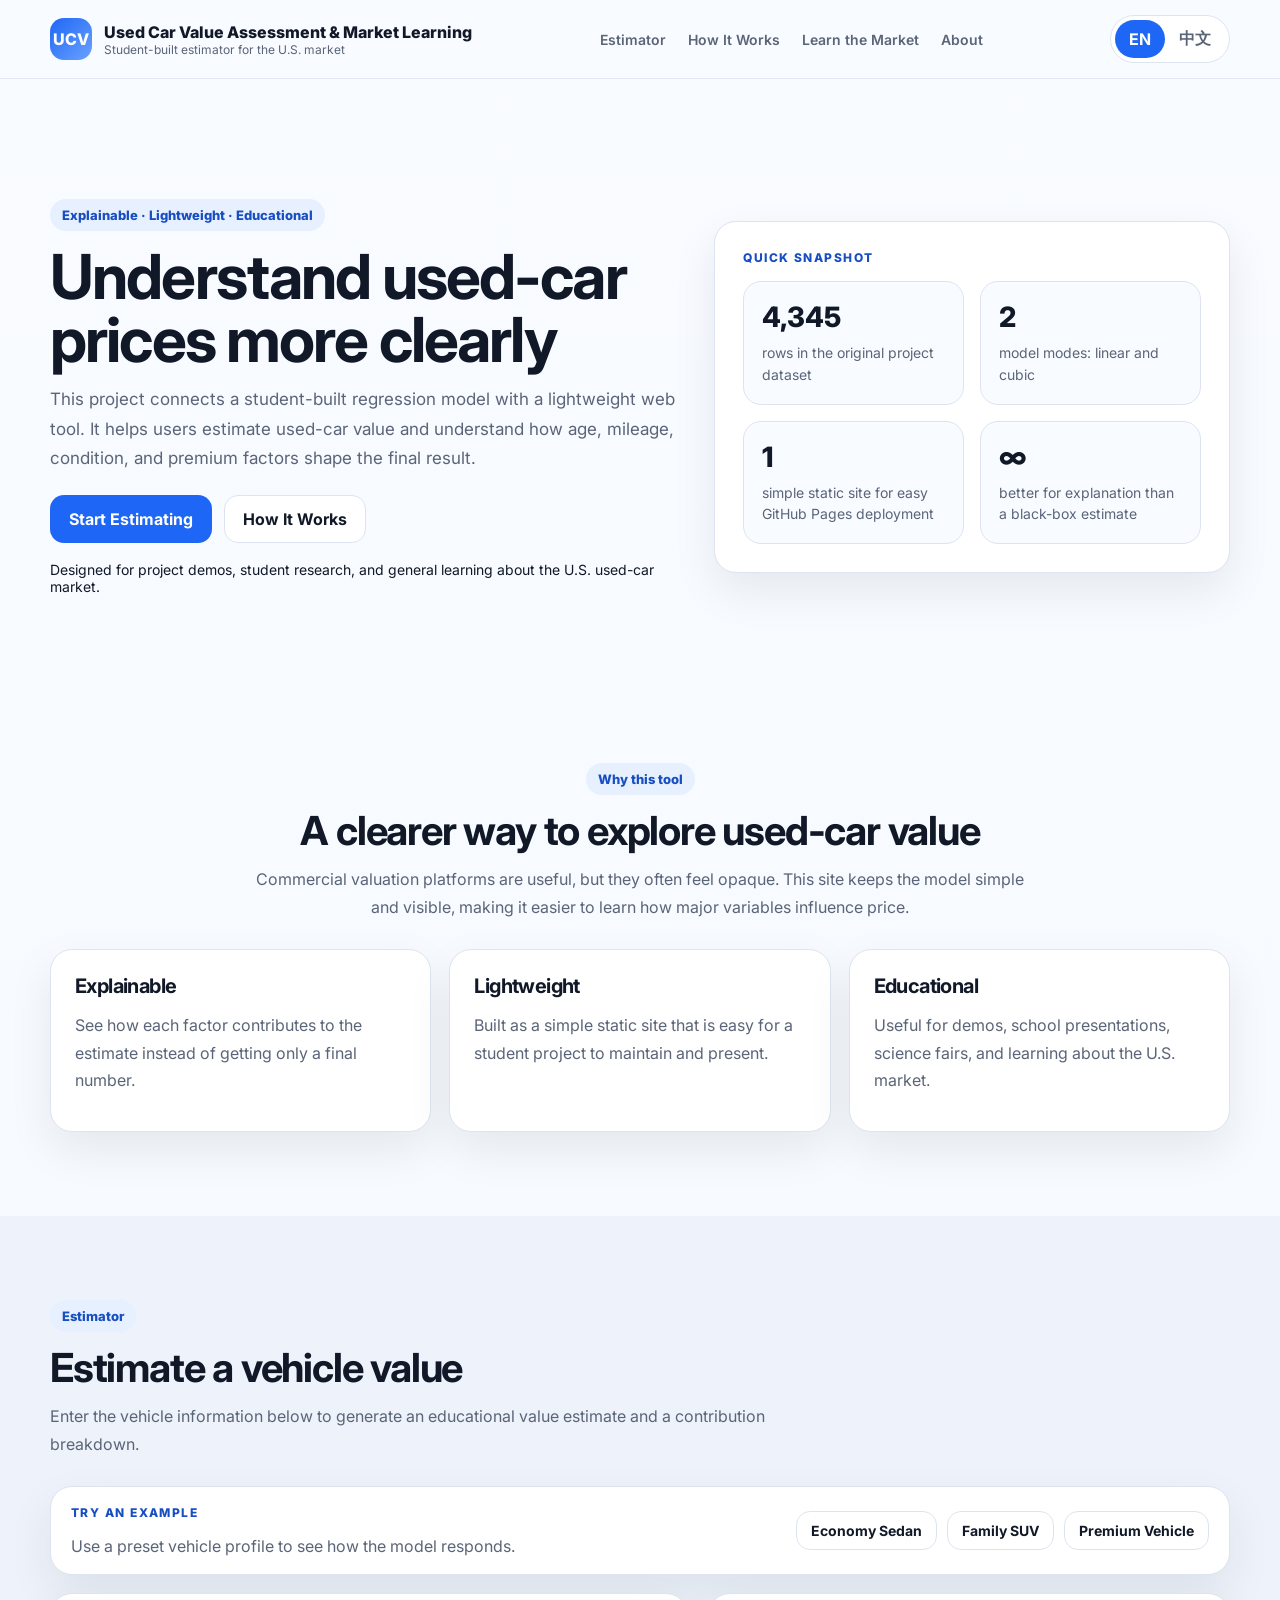
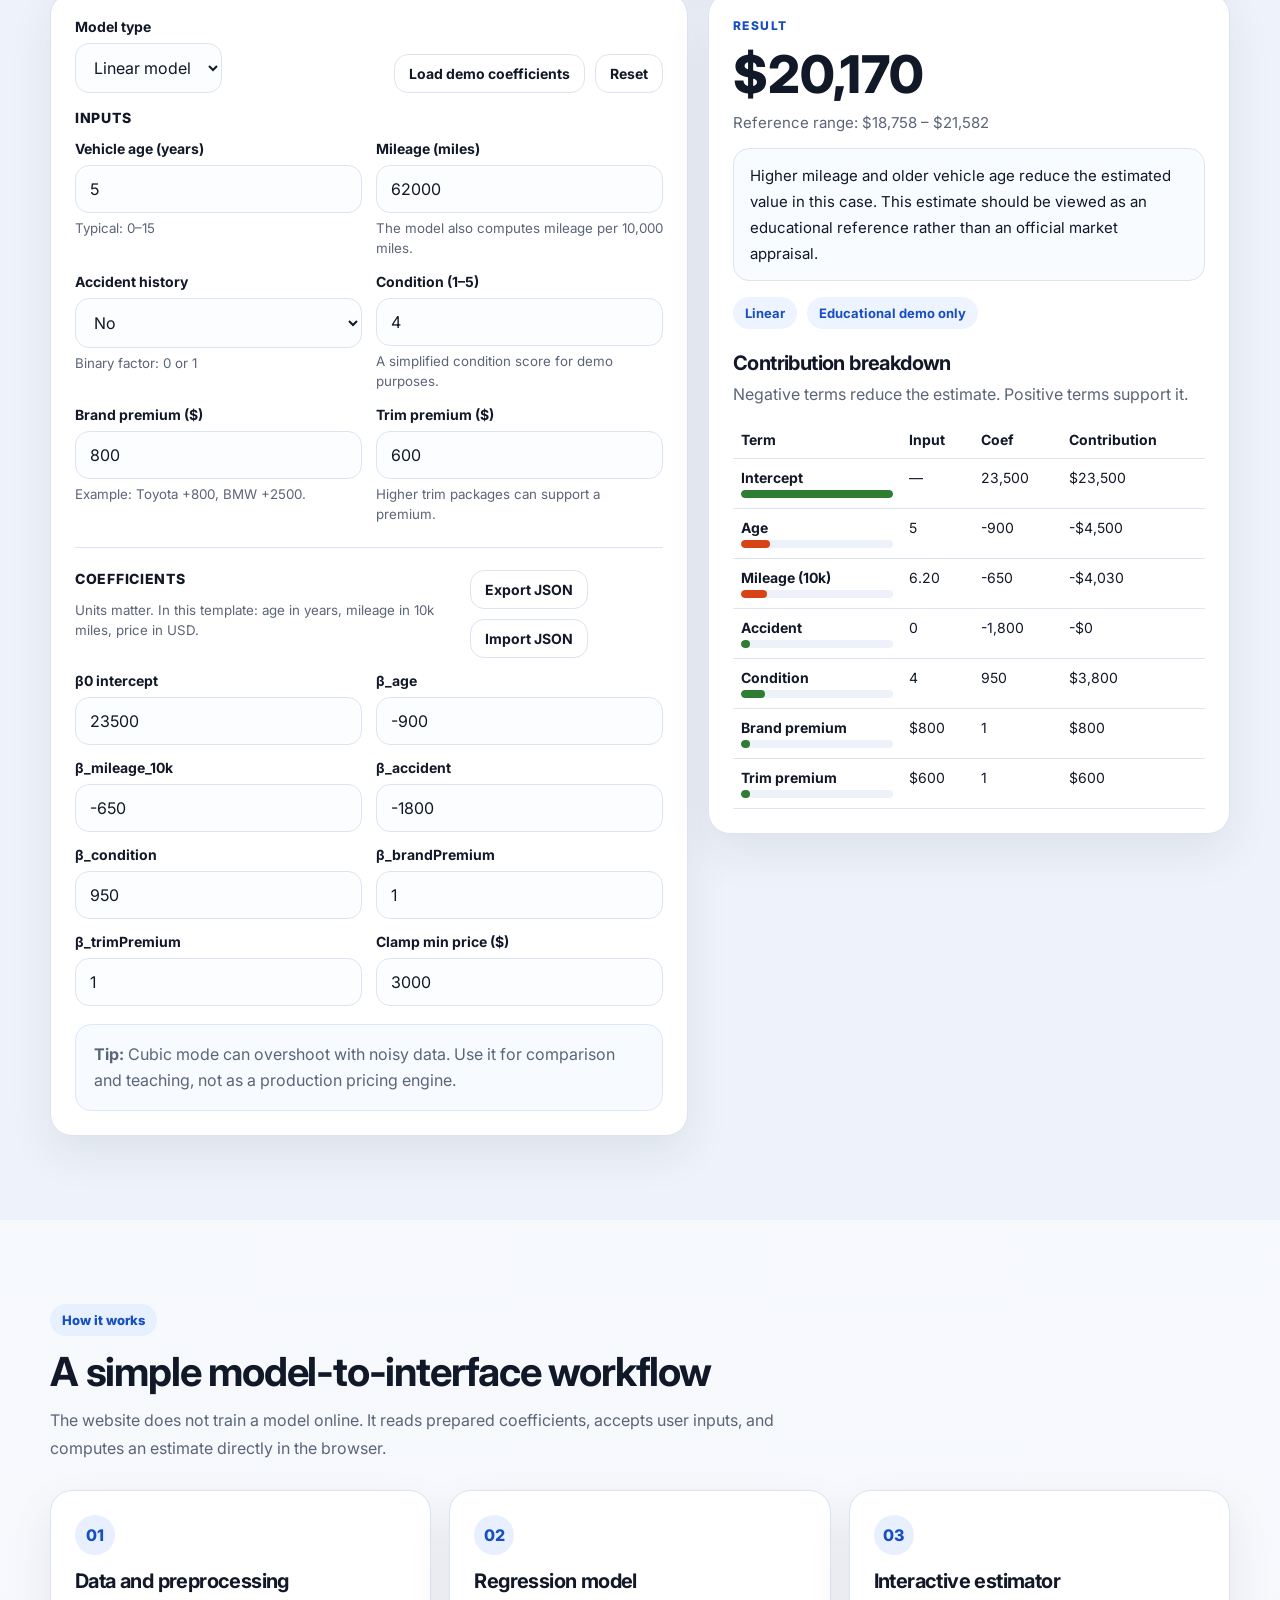
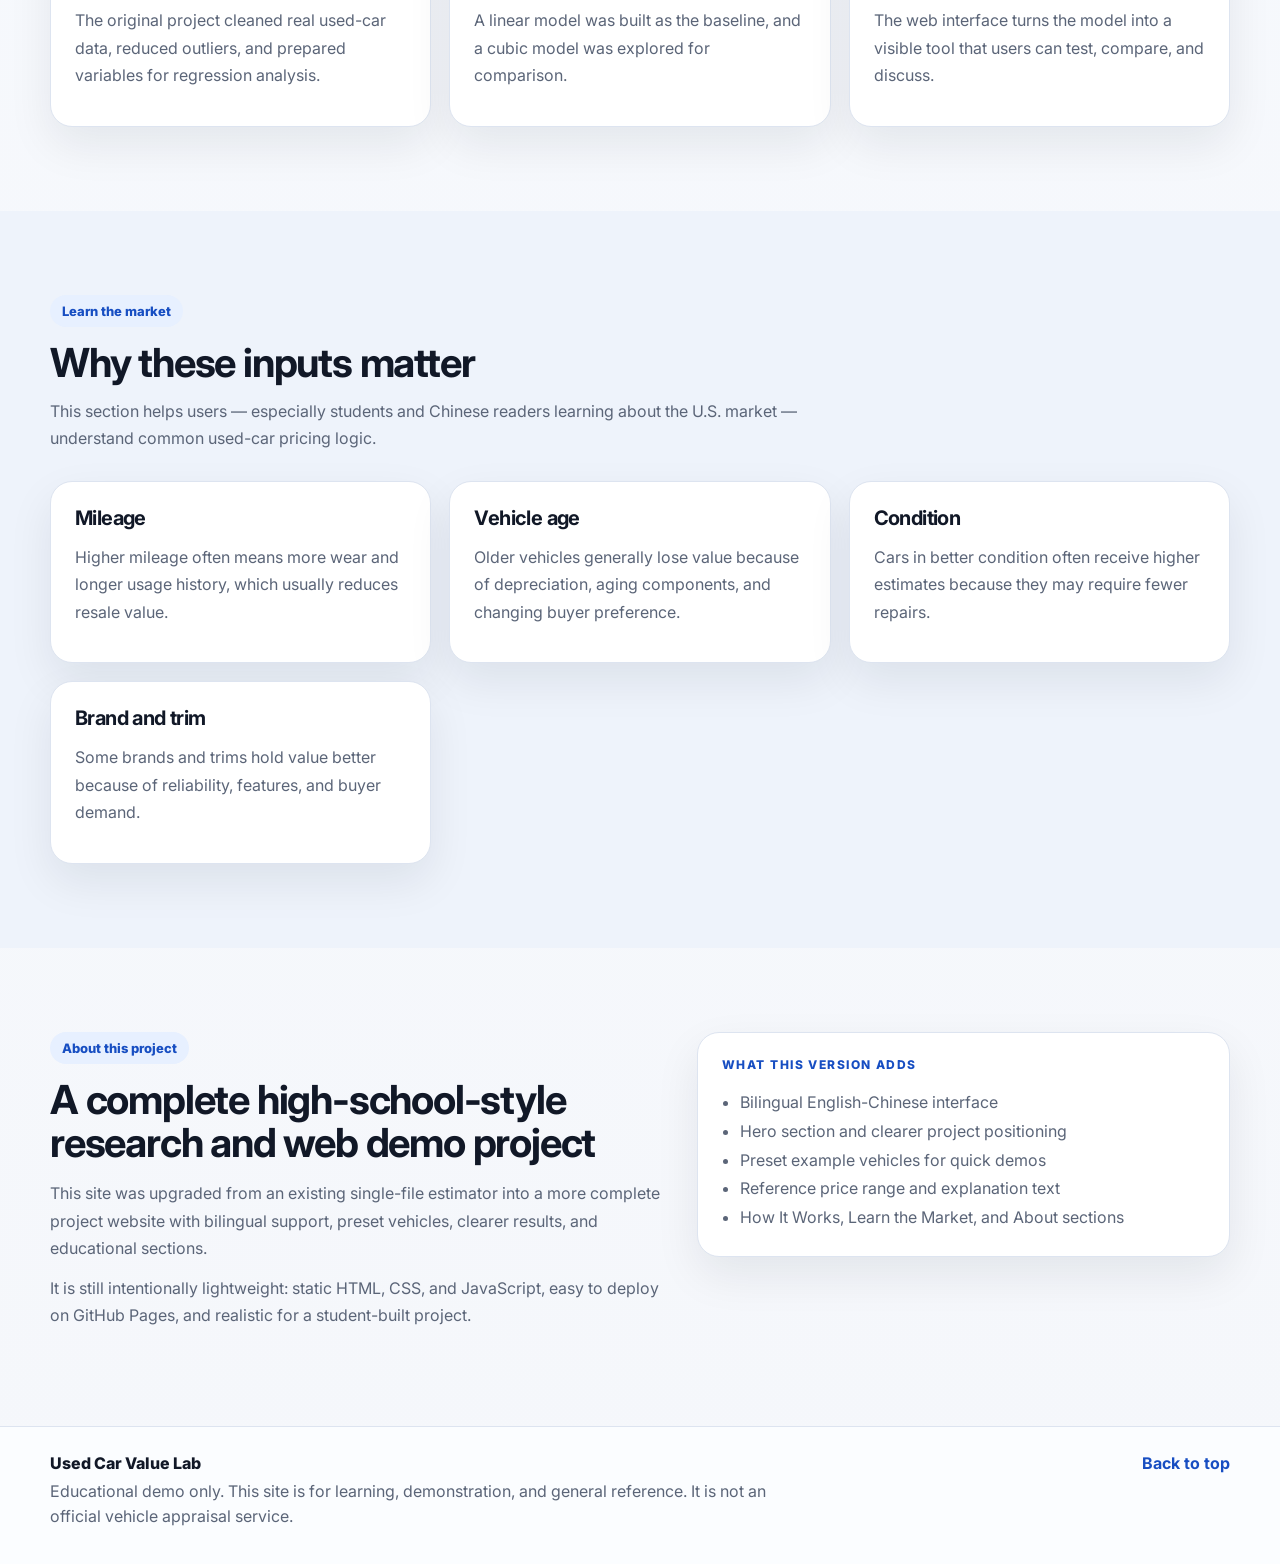
==== commit f3aedbd7: "update brand title and subtitle" ====
--- a/index.html
+++ b/index.html
@@ -3,7 +3,7 @@
 <head>
   <meta charset="UTF-8" />
   <meta name="viewport" content="width=device-width, initial-scale=1.0" />
-  <title>Used Car Value Lab</title>
+  <title>Used Car Value Assessment &amp; Market Learning</title>
   <link rel="preconnect" href="https://fonts.googleapis.com">
   <link rel="preconnect" href="https://fonts.gstatic.com" crossorigin>
   <link href="https://fonts.googleapis.com/css2?family=Inter:wght@400;500;600;700;800&display=swap" rel="stylesheet">
@@ -13,10 +13,10 @@
   <header class="site-header">
     <div class="container nav-wrap">
       <a class="brand" href="#top">
-        <span class="brand-mark">U</span>
+        <span class="brand-mark">UCV</span>
         <div>
-          <div class="brand-title">Used Car Value Lab</div>
-          <div class="brand-sub" data-i18n="brandSub">Student-built estimator for the U.S. market</div>
+          <div class="brand-title">Used Car Value Assessment &amp; Market Learning</div>
+          <div class="brand-sub" data-i18n="brandSub">Price Estimation, Pricing Logic, and Market Learning for the U.S. Used-Car Market</div>
         </div>
       </a>
       <nav class="top-nav">
